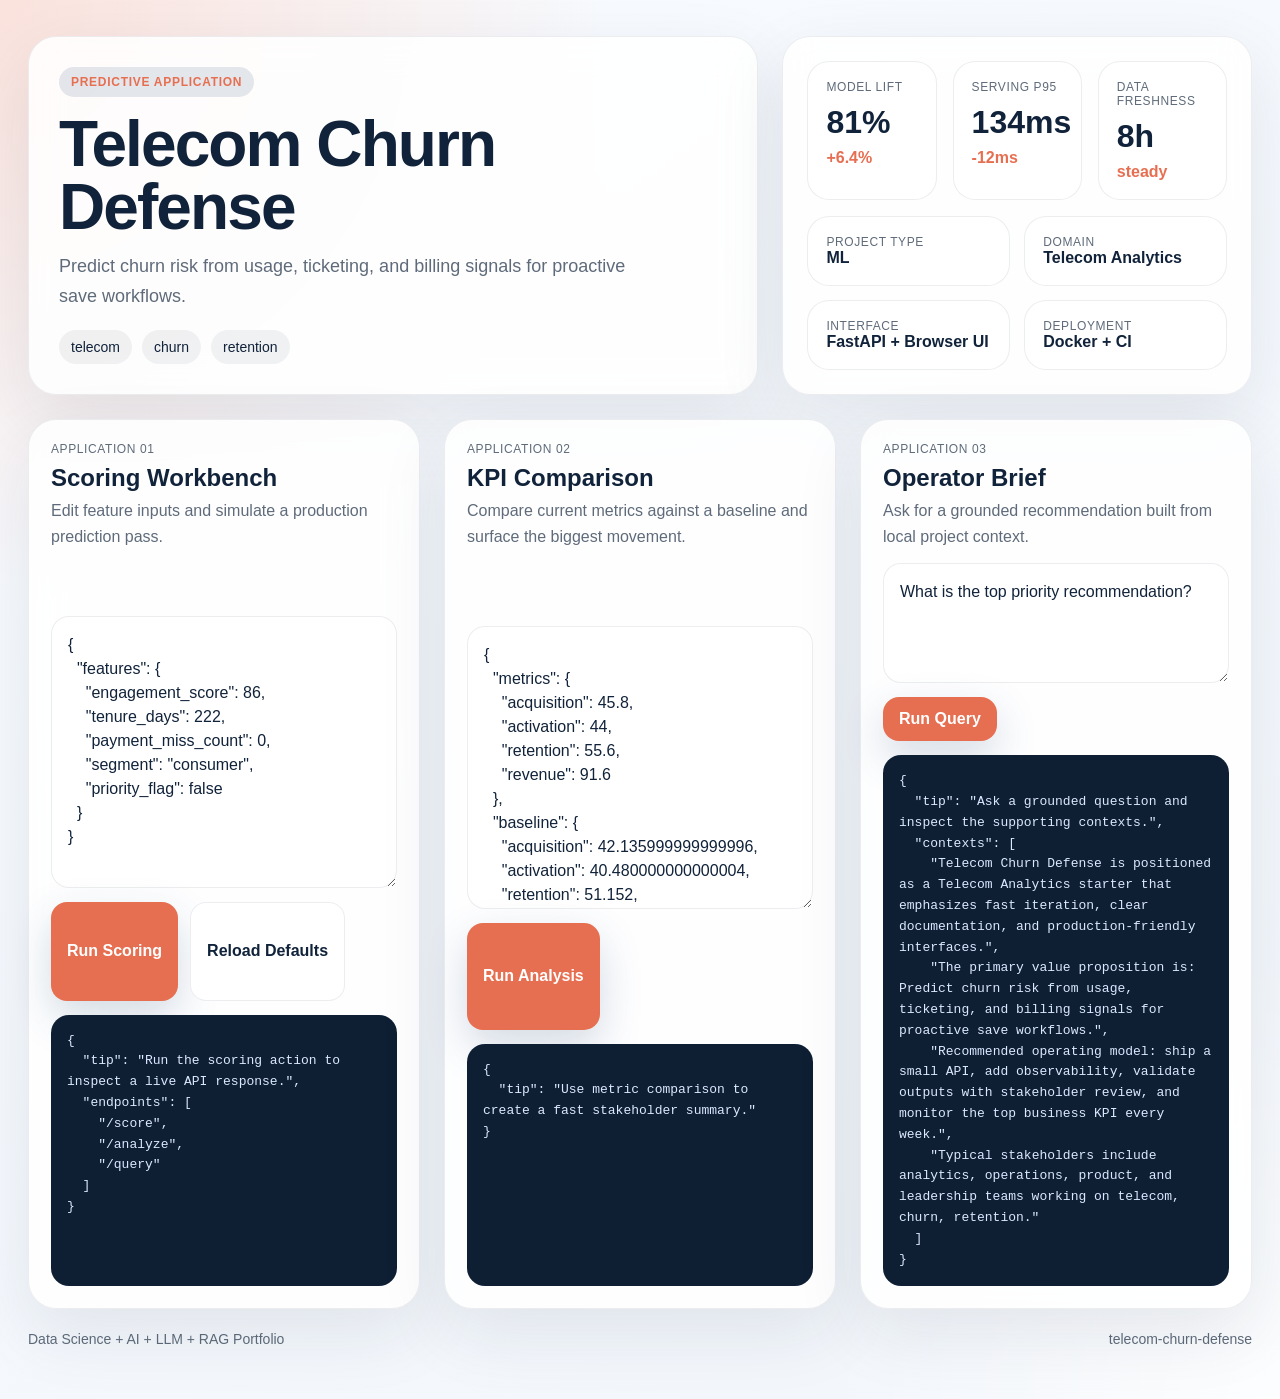
==== src/app/web/index.html @ ec3069ee "Publish production-ready portfolio project" ====
<!doctype html>
        <html lang="en">
        <head>
          <meta charset="utf-8">
          <meta name="viewport" content="width=device-width, initial-scale=1">
          <title>Telecom Churn Defense</title>
          <link rel="stylesheet" href="./styles.css">
          <style>:root { --accent: #e76f51; }</style>
        </head>
        <body>
          <div class="page">
            <section class="hero">
              <div class="panel hero-copy">
                <span class="eyebrow">Predictive Application</span>
                <h1 id="project-title">Telecom Churn Defense</h1>
                <p id="project-summary" class="lead">Predict churn risk from usage, ticketing, and billing signals for proactive save workflows.</p>
                <ul id="project-tags" class="tag-list">
                  <li>telecom</li><li>churn</li><li>retention</li>
                </ul>
              </div>
              <div class="panel hero-side">
                <div class="metric-grid">
                  <article class='card'><span>Model Lift</span><strong>81%</strong><em>+6.4%</em></article>
<article class='card'><span>Serving P95</span><strong>134ms</strong><em>-12ms</em></article>
<article class='card'><span>Data Freshness</span><strong>8h</strong><em>steady</em></article>
                </div>
                <div class="mini-grid">
                  <article class='mini-card'><span>Project Type</span><strong>ML</strong></article><article class='mini-card'><span>Domain</span><strong>Telecom Analytics</strong></article><article class='mini-card'><span>Interface</span><strong>FastAPI + Browser UI</strong></article><article class='mini-card'><span>Deployment</span><strong>Docker + CI</strong></article>
                </div>
              </div>
            </section>
            <section class="app-grid">
              <article class="panel module">
                <div class="module-header">
                  <span>Application 01</span>
                  <h2>Scoring Workbench</h2>
                  <p>Edit feature inputs and simulate a production prediction pass.</p>
                </div>
                <textarea id="score-input"></textarea>
                <div class="button-row">
                  <button id="run-score">Run Scoring</button>
                  <button id="load-defaults" class="secondary" type="button">Reload Defaults</button>
                </div>
                <pre id="score-output"></pre>
              </article>
              <article class="panel module">
                <div class="module-header">
                  <span>Application 02</span>
                  <h2>KPI Comparison</h2>
                  <p>Compare current metrics against a baseline and surface the biggest movement.</p>
                </div>
                <textarea id="analyze-input"></textarea>
                <div class="button-row">
                  <button id="run-analyze">Run Analysis</button>
                </div>
                <pre id="analyze-output"></pre>
              </article>
              <article class="panel module">
                <div class="module-header">
                  <span>Application 03</span>
                  <h2>Operator Brief</h2>
                  <p>Ask for a grounded recommendation built from local project context.</p>
                </div>
                <textarea id="query-input" class="query-input"></textarea>
                <div class="button-row">
                  <button id="run-query">Run Query</button>
                </div>
                <pre id="query-output"></pre>
              </article>
            </section>
            <footer class="footer">
              <span>Data Science + AI + LLM + RAG Portfolio</span>
              <span>telecom-churn-defense</span>
            </footer>
          </div>
          <script id="bootstrap-data" type="application/json">{"project": {"slug": "telecom-churn-defense", "title": "Telecom Churn Defense", "project_type": "ml", "domain": "Telecom Analytics", "summary": "Predict churn risk from usage, ticketing, and billing signals for proactive save workflows.", "tags": ["telecom", "churn", "retention"]}, "sample_features": {"engagement_score": 86, "tenure_days": 222, "payment_miss_count": 0, "segment": "consumer", "priority_flag": false}, "sample_metrics": {"acquisition": 45.8, "activation": 44.0, "retention": 55.6, "revenue": 91.6}, "sample_query": "What is the top priority recommendation?", "knowledge_base": ["Telecom Churn Defense is positioned as a Telecom Analytics starter that emphasizes fast iteration, clear documentation, and production-friendly interfaces.", "The primary value proposition is: Predict churn risk from usage, ticketing, and billing signals for proactive save workflows.", "Recommended operating model: ship a small API, add observability, validate outputs with stakeholder review, and monitor the top business KPI every week.", "Typical stakeholders include analytics, operations, product, and leadership teams working on telecom, churn, retention."], "dashboard_metrics": [{"label": "Model Lift", "value": "81%", "delta": "+6.4%"}, {"label": "Serving P95", "value": "134ms", "delta": "-12ms"}, {"label": "Data Freshness", "value": "8h", "delta": "steady"}]}</script>
          <script src="./app.js"></script>
        </body>
        </html>
---- src/app/web/styles.css ----
:root {
  --accent: #3d5a80;
  --accent-soft: rgba(61, 90, 128, 0.14);
  --bg: #f2f6fb;
  --card: rgba(255, 255, 255, 0.86);
  --line: rgba(16, 32, 51, 0.08);
  --ink: #11233a;
  --muted: #5f6b7a;
  --success: #2a9d8f;
}
* { box-sizing: border-box; }
html, body { margin: 0; min-height: 100%; }
body {
  font-family: "Avenir Next", "Segoe UI", sans-serif;
  color: var(--ink);
  background:
    radial-gradient(circle at top left, color-mix(in srgb, var(--accent) 20%, white), transparent 32%),
    radial-gradient(circle at bottom right, rgba(255,255,255,0.82), transparent 24%),
    linear-gradient(145deg, #f8fbff, var(--bg));
}
.page {
  max-width: 1320px;
  margin: 0 auto;
  padding: 36px 28px 52px;
}
.hero {
  display: grid;
  grid-template-columns: 1.4fr 0.9fr;
  gap: 24px;
  margin-bottom: 24px;
}
.panel {
  background: var(--card);
  border: 1px solid var(--line);
  border-radius: 28px;
  box-shadow: 0 24px 70px rgba(17, 35, 58, 0.09);
  backdrop-filter: blur(16px);
}
.hero-copy {
  padding: 30px;
}
.eyebrow {
  display: inline-flex;
  align-items: center;
  gap: 8px;
  padding: 8px 12px;
  background: var(--accent-soft);
  color: var(--accent);
  border-radius: 999px;
  text-transform: uppercase;
  letter-spacing: 0.06em;
  font-size: 12px;
  font-weight: 700;
}
h1 {
  margin: 16px 0 14px;
  font-size: clamp(2.2rem, 5vw, 4rem);
  line-height: 0.98;
  letter-spacing: -0.03em;
}
.lead {
  font-size: 18px;
  line-height: 1.65;
  color: var(--muted);
  max-width: 60ch;
  margin: 0;
}
.tag-list {
  display: flex;
  flex-wrap: wrap;
  gap: 10px;
  list-style: none;
  margin: 18px 0 0;
  padding: 0;
}
.tag-list li {
  padding: 9px 12px;
  border-radius: 999px;
  background: rgba(17, 35, 58, 0.06);
  color: var(--ink);
  font-size: 14px;
}
.hero-side {
  padding: 24px;
  display: grid;
  gap: 16px;
  align-content: space-between;
}
.metric-grid {
  display: grid;
  grid-template-columns: repeat(3, minmax(0, 1fr));
  gap: 16px;
}
.metric-card,
.mini-card,
.card {
  background: white;
  border: 1px solid var(--line);
  border-radius: 22px;
  padding: 18px;
}
.metric-card span,
.card span,
.mini-card span,
.module-header span {
  display: block;
  color: var(--muted);
  text-transform: uppercase;
  letter-spacing: 0.05em;
  font-size: 12px;
}
.metric-card strong,
.card strong {
  display: block;
  font-size: 32px;
  margin-top: 10px;
}
.metric-card em,
.card em {
  display: inline-block;
  margin-top: 8px;
  font-style: normal;
  color: var(--accent);
  font-weight: 700;
}
.mini-grid {
  display: grid;
  grid-template-columns: repeat(2, minmax(0, 1fr));
  gap: 14px;
}
.app-grid {
  display: grid;
  grid-template-columns: repeat(3, minmax(0, 1fr));
  gap: 24px;
}
.module {
  padding: 22px;
  display: grid;
  gap: 14px;
}
.module-header h2 {
  margin: 8px 0 6px;
  font-size: 24px;
}
.module-header p {
  margin: 0;
  color: var(--muted);
  line-height: 1.6;
}
textarea, input, button {
  font: inherit;
}
textarea {
  width: 100%;
  min-height: 220px;
  resize: vertical;
  border: 1px solid var(--line);
  border-radius: 18px;
  padding: 16px;
  background: rgba(255,255,255,0.92);
  color: var(--ink);
  line-height: 1.5;
}
.query-input {
  min-height: 120px;
}
button {
  border: 0;
  border-radius: 16px;
  background: var(--accent);
  color: white;
  padding: 13px 16px;
  font-weight: 700;
  cursor: pointer;
  box-shadow: 0 16px 40px rgba(61, 90, 128, 0.22);
}
button.secondary {
  background: white;
  color: var(--ink);
  border: 1px solid var(--line);
  box-shadow: none;
}
.button-row {
  display: flex;
  gap: 12px;
  flex-wrap: wrap;
}
pre {
  margin: 0;
  white-space: pre-wrap;
  word-break: break-word;
  background: #0e1f34;
  color: #dce8ff;
  border-radius: 18px;
  padding: 16px;
  min-height: 180px;
  font-size: 13px;
  line-height: 1.6;
  overflow: auto;
}
.footer {
  display: flex;
  justify-content: space-between;
  margin-top: 22px;
  color: var(--muted);
  font-size: 14px;
}
@media (max-width: 1080px) {
  .hero, .app-grid { grid-template-columns: 1fr; }
  .metric-grid { grid-template-columns: 1fr; }
}
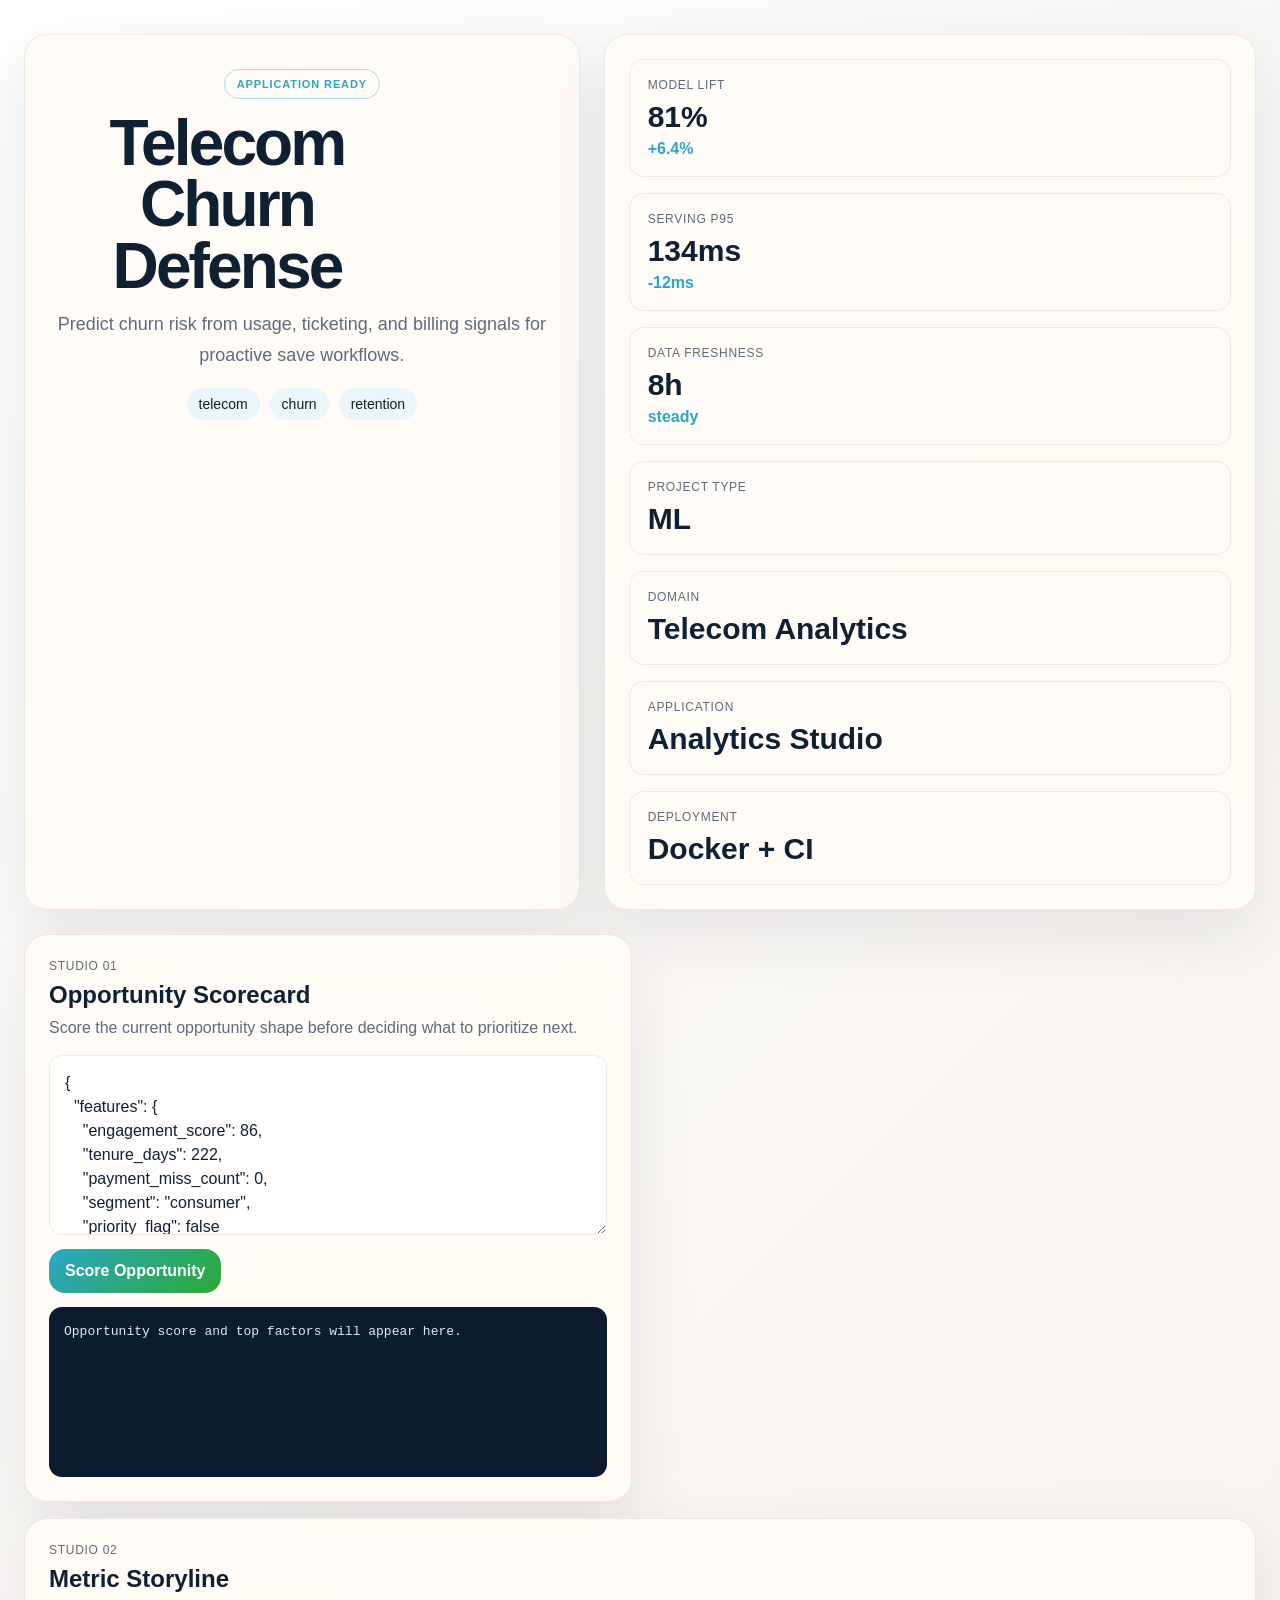
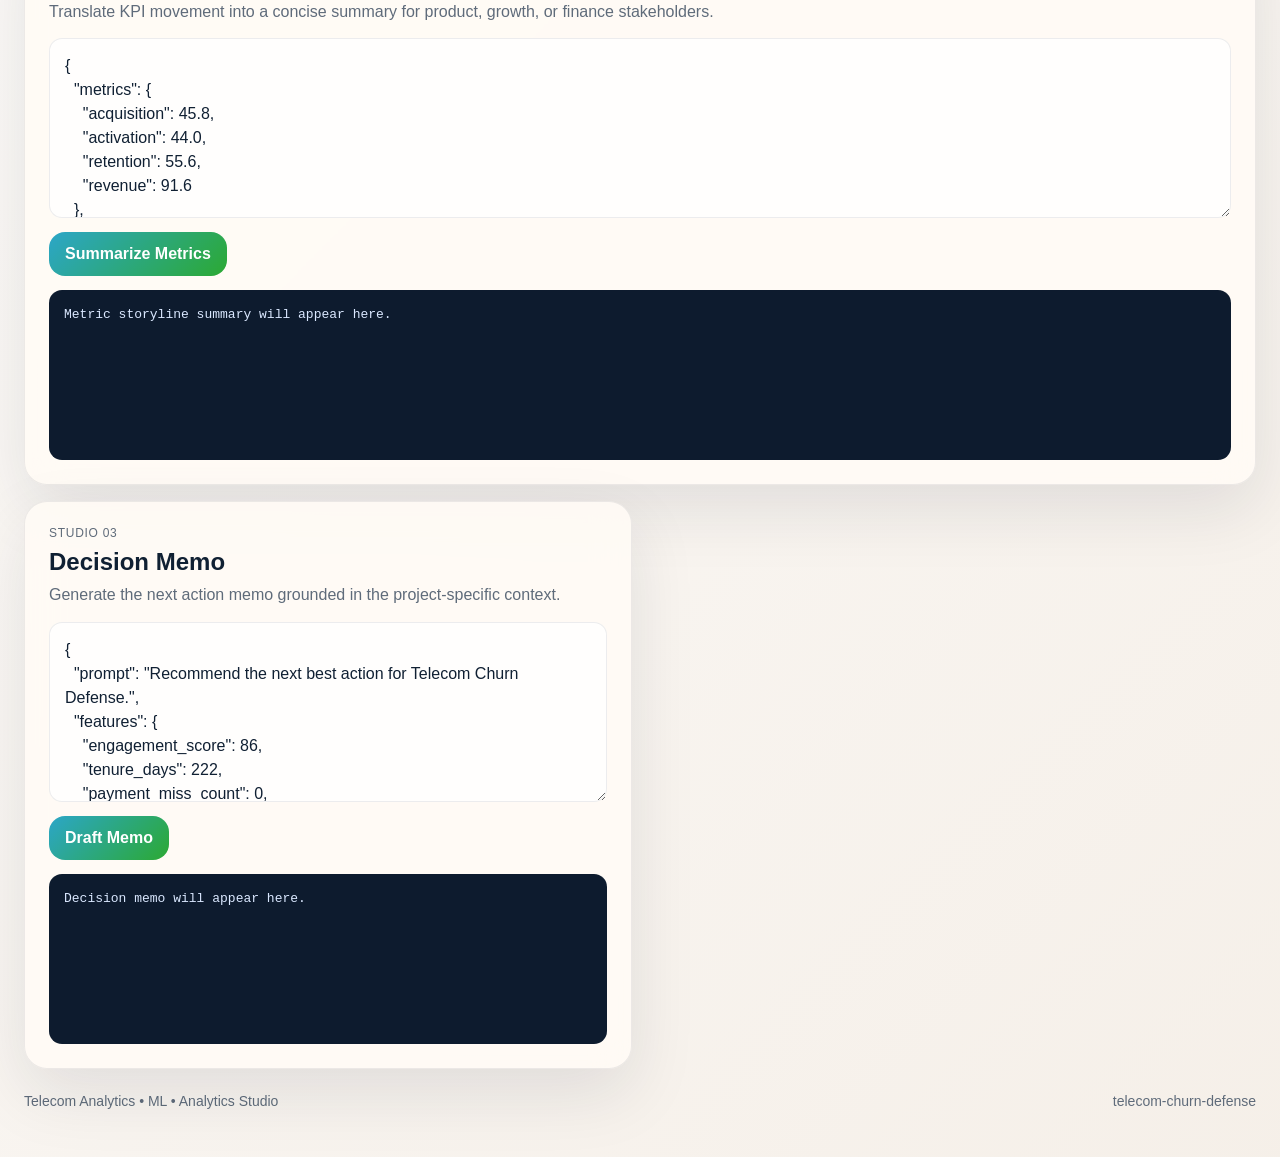
==== commit 9efa1ceb: "Publish production-ready portfolio project" ====
--- a/src/app/web/index.html
+++ b/src/app/web/index.html
@@ -6,13 +6,12 @@
           <meta name="viewport" content="width=device-width, initial-scale=1">
           <title>Telecom Churn Defense</title>
           <link rel="stylesheet" href="./styles.css">
-          <style>:root { --accent: #e76f51; }</style>
         </head>
-        <body>
-          <div class="page">
+        <body class="surface-sand">
+          <div class="page layout-rail eyebrow-outline headline-compact modules-2 hero-align-center">
             <section class="hero">
               <div class="panel hero-copy">
-                <span class="eyebrow">Predictive Application</span>
+                <span class="eyebrow" data-health>Analytics Studio</span>
                 <h1 id="project-title">Telecom Churn Defense</h1>
                 <p id="project-summary" class="lead">Predict churn risk from usage, ticketing, and billing signals for proactive save workflows.</p>
                 <ul id="project-tags" class="tag-list">
@@ -26,55 +25,90 @@
 <article class='card'><span>Data Freshness</span><strong>8h</strong><em>steady</em></article>
                 </div>
                 <div class="mini-grid">
-                  <article class='mini-card'><span>Project Type</span><strong>ML</strong></article><article class='mini-card'><span>Domain</span><strong>Telecom Analytics</strong></article><article class='mini-card'><span>Interface</span><strong>FastAPI + Browser UI</strong></article><article class='mini-card'><span>Deployment</span><strong>Docker + CI</strong></article>
+                  <article class='mini-card'><span>Project Type</span><strong>ML</strong></article><article class='mini-card'><span>Domain</span><strong>Telecom Analytics</strong></article><article class='mini-card'><span>Application</span><strong>Analytics Studio</strong></article><article class='mini-card'><span>Deployment</span><strong>Docker + CI</strong></article>
                 </div>
               </div>
             </section>
             <section class="app-grid">
-              <article class="panel module">
-                <div class="module-header">
-                  <span>Application 01</span>
-                  <h2>Scoring Workbench</h2>
-                  <p>Edit feature inputs and simulate a production prediction pass.</p>
-                </div>
-                <textarea id="score-input"></textarea>
-                <div class="button-row">
-                  <button id="run-score">Run Scoring</button>
-                  <button id="load-defaults" class="secondary" type="button">Reload Defaults</button>
-                </div>
-                <pre id="score-output"></pre>
-              </article>
-              <article class="panel module">
-                <div class="module-header">
-                  <span>Application 02</span>
-                  <h2>KPI Comparison</h2>
-                  <p>Compare current metrics against a baseline and surface the biggest movement.</p>
-                </div>
-                <textarea id="analyze-input"></textarea>
-                <div class="button-row">
-                  <button id="run-analyze">Run Analysis</button>
-                </div>
-                <pre id="analyze-output"></pre>
-              </article>
-              <article class="panel module">
-                <div class="module-header">
-                  <span>Application 03</span>
-                  <h2>Operator Brief</h2>
-                  <p>Ask for a grounded recommendation built from local project context.</p>
-                </div>
-                <textarea id="query-input" class="query-input"></textarea>
-                <div class="button-row">
-                  <button id="run-query">Run Query</button>
-                </div>
-                <pre id="query-output"></pre>
-              </article>
+              <article class="panel module js-module span-normal">
+          <div class="module-header">
+            <span>Studio 01</span>
+            <h2>Opportunity Scorecard</h2>
+            <p>Score the current opportunity shape before deciding what to prioritize next.</p>
+          </div>
+          <textarea class="js-input">{
+  &quot;features&quot;: {
+    &quot;engagement_score&quot;: 86,
+    &quot;tenure_days&quot;: 222,
+    &quot;payment_miss_count&quot;: 0,
+    &quot;segment&quot;: &quot;consumer&quot;,
+    &quot;priority_flag&quot;: false
+  }
+}</textarea>
+          <div class="button-row">
+            <button class="js-run" data-endpoint="/score" data-input-mode="json">Score Opportunity</button>
+          </div>
+          <pre class="js-output">Opportunity score and top factors will appear here.</pre>
+        </article>
+<article class="panel module js-module span-wide">
+          <div class="module-header">
+            <span>Studio 02</span>
+            <h2>Metric Storyline</h2>
+            <p>Translate KPI movement into a concise summary for product, growth, or finance stakeholders.</p>
+          </div>
+          <textarea class="js-input">{
+  &quot;metrics&quot;: {
+    &quot;acquisition&quot;: 45.8,
+    &quot;activation&quot;: 44.0,
+    &quot;retention&quot;: 55.6,
+    &quot;revenue&quot;: 91.6
+  },
+  &quot;baseline&quot;: {
+    &quot;acquisition&quot;: 42.14,
+    &quot;activation&quot;: 40.48,
+    &quot;retention&quot;: 51.15,
+    &quot;revenue&quot;: 84.27
+  }
+}</textarea>
+          <div class="button-row">
+            <button class="js-run" data-endpoint="/analyze" data-input-mode="json">Summarize Metrics</button>
+          </div>
+          <pre class="js-output">Metric storyline summary will appear here.</pre>
+        </article>
+<article class="panel module js-module span-normal">
+          <div class="module-header">
+            <span>Studio 03</span>
+            <h2>Decision Memo</h2>
+            <p>Generate the next action memo grounded in the project-specific context.</p>
+          </div>
+          <textarea class="js-input">{
+  &quot;prompt&quot;: &quot;Recommend the next best action for Telecom Churn Defense.&quot;,
+  &quot;features&quot;: {
+    &quot;engagement_score&quot;: 86,
+    &quot;tenure_days&quot;: 222,
+    &quot;payment_miss_count&quot;: 0,
+    &quot;segment&quot;: &quot;consumer&quot;,
+    &quot;priority_flag&quot;: false
+  },
+  &quot;metrics&quot;: {
+    &quot;acquisition&quot;: 45.8,
+    &quot;activation&quot;: 44.0,
+    &quot;retention&quot;: 55.6,
+    &quot;revenue&quot;: 91.6
+  }
+}</textarea>
+          <div class="button-row">
+            <button class="js-run" data-endpoint="/recommend" data-input-mode="json">Draft Memo</button>
+          </div>
+          <pre class="js-output">Decision memo will appear here.</pre>
+        </article>
             </section>
             <footer class="footer">
-              <span>Data Science + AI + LLM + RAG Portfolio</span>
+              <span>Telecom Analytics • ML • Analytics Studio</span>
               <span>telecom-churn-defense</span>
             </footer>
           </div>
-          <script id="bootstrap-data" type="application/json">{"project": {"slug": "telecom-churn-defense", "title": "Telecom Churn Defense", "project_type": "ml", "domain": "Telecom Analytics", "summary": "Predict churn risk from usage, ticketing, and billing signals for proactive save workflows.", "tags": ["telecom", "churn", "retention"]}, "sample_features": {"engagement_score": 86, "tenure_days": 222, "payment_miss_count": 0, "segment": "consumer", "priority_flag": false}, "sample_metrics": {"acquisition": 45.8, "activation": 44.0, "retention": 55.6, "revenue": 91.6}, "sample_query": "What is the top priority recommendation?", "knowledge_base": ["Telecom Churn Defense is positioned as a Telecom Analytics starter that emphasizes fast iteration, clear documentation, and production-friendly interfaces.", "The primary value proposition is: Predict churn risk from usage, ticketing, and billing signals for proactive save workflows.", "Recommended operating model: ship a small API, add observability, validate outputs with stakeholder review, and monitor the top business KPI every week.", "Typical stakeholders include analytics, operations, product, and leadership teams working on telecom, churn, retention."], "dashboard_metrics": [{"label": "Model Lift", "value": "81%", "delta": "+6.4%"}, {"label": "Serving P95", "value": "134ms", "delta": "-12ms"}, {"label": "Data Freshness", "value": "8h", "delta": "steady"}]}</script>
+          <script id="bootstrap-data" type="application/json">{"project": {"slug": "telecom-churn-defense", "title": "Telecom Churn Defense", "project_type": "ml", "domain": "Telecom Analytics", "summary": "Predict churn risk from usage, ticketing, and billing signals for proactive save workflows.", "tags": ["telecom", "churn", "retention"]}, "app_archetype": "studio", "ui_profile": {"layout": "rail", "surface": "sand", "font_stack": "\"Space Grotesk\", \"Segoe UI\", sans-serif", "radius": 23, "shadow": 67, "eyebrow_style": "outline", "module_columns": 2, "hero_align": "center", "headline_mode": "compact"}, "app_modules": [{"label": "Studio 01", "title": "Opportunity Scorecard", "description": "Score the current opportunity shape before deciding what to prioritize next.", "endpoint": "/score", "input_mode": "json", "cta": "Score Opportunity", "prefill": "{\n  \"features\": {\n    \"engagement_score\": 86,\n    \"tenure_days\": 222,\n    \"payment_miss_count\": 0,\n    \"segment\": \"consumer\",\n    \"priority_flag\": false\n  }\n}", "hint": "Opportunity score and top factors will appear here.", "span": "normal"}, {"label": "Studio 02", "title": "Metric Storyline", "description": "Translate KPI movement into a concise summary for product, growth, or finance stakeholders.", "endpoint": "/analyze", "input_mode": "json", "cta": "Summarize Metrics", "prefill": "{\n  \"metrics\": {\n    \"acquisition\": 45.8,\n    \"activation\": 44.0,\n    \"retention\": 55.6,\n    \"revenue\": 91.6\n  },\n  \"baseline\": {\n    \"acquisition\": 42.14,\n    \"activation\": 40.48,\n    \"retention\": 51.15,\n    \"revenue\": 84.27\n  }\n}", "hint": "Metric storyline summary will appear here.", "span": "wide"}, {"label": "Studio 03", "title": "Decision Memo", "description": "Generate the next action memo grounded in the project-specific context.", "endpoint": "/recommend", "input_mode": "json", "cta": "Draft Memo", "prefill": "{\n  \"prompt\": \"Recommend the next best action for Telecom Churn Defense.\",\n  \"features\": {\n    \"engagement_score\": 86,\n    \"tenure_days\": 222,\n    \"payment_miss_count\": 0,\n    \"segment\": \"consumer\",\n    \"priority_flag\": false\n  },\n  \"metrics\": {\n    \"acquisition\": 45.8,\n    \"activation\": 44.0,\n    \"retention\": 55.6,\n    \"revenue\": 91.6\n  }\n}", "hint": "Decision memo will appear here.", "span": "normal"}], "sample_features": {"engagement_score": 86, "tenure_days": 222, "payment_miss_count": 0, "segment": "consumer", "priority_flag": false}, "sample_metrics": {"acquisition": 45.8, "activation": 44.0, "retention": 55.6, "revenue": 91.6}, "knowledge_base": ["Telecom Churn Defense is positioned as a Telecom Analytics starter that emphasizes fast iteration, clear documentation, and production-friendly interfaces.", "The primary value proposition is: Predict churn risk from usage, ticketing, and billing signals for proactive save workflows.", "Recommended operating model: ship a small API, add observability, validate outputs with stakeholder review, and monitor the top business KPI every week.", "Typical stakeholders include analytics, operations, product, and leadership teams working on telecom, churn, retention."], "dashboard_metrics": [{"label": "Model Lift", "value": "81%", "delta": "+6.4%"}, {"label": "Serving P95", "value": "134ms", "delta": "-12ms"}, {"label": "Data Freshness", "value": "8h", "delta": "steady"}]}</script>
           <script src="./app.js"></script>
         </body>
         </html>
--- a/src/app/web/styles.css
+++ b/src/app/web/styles.css
@@ -1,141 +1,185 @@
 
 :root {
-  --accent: #3d5a80;
-  --accent-soft: rgba(61, 90, 128, 0.14);
-  --bg: #f2f6fb;
+  --accent: #2ca6c8;
+  --accent-2: #2ca933;
+  --accent-soft: color-mix(in srgb, var(--accent) 18%, white);
+  --radius: 23px;
+  --shadow-size: 67px;
+  --font-stack: "Space Grotesk", "Segoe UI", sans-serif;
+  --bg: #f4f7fb;
   --card: rgba(255, 255, 255, 0.86);
   --line: rgba(16, 32, 51, 0.08);
-  --ink: #11233a;
+  --ink: #102033;
   --muted: #5f6b7a;
-  --success: #2a9d8f;
+  --output-bg: #0d1b2e;
+  --output-ink: #dae8ff;
 }
 * { box-sizing: border-box; }
 html, body { margin: 0; min-height: 100%; }
 body {
-  font-family: "Avenir Next", "Segoe UI", sans-serif;
+  font-family: var(--font-stack);
   color: var(--ink);
-  background:
-    radial-gradient(circle at top left, color-mix(in srgb, var(--accent) 20%, white), transparent 32%),
-    radial-gradient(circle at bottom right, rgba(255,255,255,0.82), transparent 24%),
-    linear-gradient(145deg, #f8fbff, var(--bg));
+  background: linear-gradient(145deg, #f8fbff, var(--bg));
+}
+body.surface-mist {
+  --bg: #eef4fb;
+  background:
+    radial-gradient(circle at top left, color-mix(in srgb, var(--accent) 18%, white), transparent 34%),
+    linear-gradient(145deg, #fbfdff, var(--bg));
+}
+body.surface-aurora {
+  --bg: #edf1ff;
+  background:
+    radial-gradient(circle at 0% 0%, color-mix(in srgb, var(--accent) 22%, white), transparent 38%),
+    radial-gradient(circle at 100% 100%, color-mix(in srgb, var(--accent-2) 20%, white), transparent 28%),
+    linear-gradient(135deg, #f7f8ff, var(--bg));
+}
+body.surface-sand {
+  --bg: #f5efe8;
+  --card: rgba(255, 251, 246, 0.9);
+  background:
+    linear-gradient(135deg, rgba(255,255,255,0.82), rgba(245, 239, 232, 0.98)),
+    radial-gradient(circle at top right, color-mix(in srgb, var(--accent) 16%, white), transparent 32%);
+}
+body.surface-slate {
+  --bg: #ecf0f7;
+  --card: rgba(248, 250, 255, 0.88);
+  background:
+    linear-gradient(160deg, #f7f9fc, var(--bg)),
+    radial-gradient(circle at bottom left, color-mix(in srgb, var(--accent-2) 16%, white), transparent 34%);
+}
+body.surface-paper {
+  --bg: #f8f8f4;
+  --card: rgba(255,255,255,0.93);
+  background:
+    linear-gradient(180deg, #fffefb, var(--bg));
+}
+body.surface-ink {
+  --bg: #0f1726;
+  --card: rgba(15, 23, 38, 0.88);
+  --line: rgba(226, 238, 255, 0.1);
+  --ink: #f5f8ff;
+  --muted: #b4c0cf;
+  --output-bg: rgba(255,255,255,0.06);
+  --output-ink: #f5f8ff;
+  background:
+    radial-gradient(circle at top left, color-mix(in srgb, var(--accent) 28%, transparent), transparent 42%),
+    linear-gradient(145deg, #09111d, var(--bg));
 }
 .page {
-  max-width: 1320px;
+  max-width: 1360px;
   margin: 0 auto;
-  padding: 36px 28px 52px;
-}
-.hero {
-  display: grid;
-  grid-template-columns: 1.4fr 0.9fr;
+  padding: 34px 24px 48px;
+  display: grid;
   gap: 24px;
-  margin-bottom: 24px;
 }
 .panel {
   background: var(--card);
   border: 1px solid var(--line);
-  border-radius: 28px;
-  box-shadow: 0 24px 70px rgba(17, 35, 58, 0.09);
-  backdrop-filter: blur(16px);
-}
-.hero-copy {
-  padding: 30px;
+  border-radius: var(--radius);
+  box-shadow: 0 24px var(--shadow-size) rgba(16, 32, 51, 0.1);
+  backdrop-filter: blur(18px);
+}
+.hero {
+  display: grid;
+  gap: 24px;
+}
+.hero-copy,
+.hero-side,
+.module {
+  padding: 24px;
 }
 .eyebrow {
   display: inline-flex;
   align-items: center;
   gap: 8px;
   padding: 8px 12px;
+  border-radius: 999px;
   background: var(--accent-soft);
   color: var(--accent);
-  border-radius: 999px;
   text-transform: uppercase;
-  letter-spacing: 0.06em;
-  font-size: 12px;
-  font-weight: 700;
+  letter-spacing: 0.08em;
+  font-size: 11px;
+  font-weight: 800;
+}
+.page.eyebrow-outline .eyebrow {
+  background: transparent;
+  border: 1px solid color-mix(in srgb, var(--accent) 40%, white);
+}
+.page.eyebrow-soft .eyebrow {
+  background: color-mix(in srgb, var(--accent) 12%, white);
+  color: color-mix(in srgb, var(--accent) 82%, black);
 }
 h1 {
-  margin: 16px 0 14px;
-  font-size: clamp(2.2rem, 5vw, 4rem);
-  line-height: 0.98;
-  letter-spacing: -0.03em;
-}
+  margin: 14px 0 12px;
+  font-size: clamp(2.2rem, 5vw, 4.4rem);
+  line-height: 0.96;
+  letter-spacing: -0.045em;
+}
+.page.headline-compact h1 { max-width: 10ch; }
+.page.headline-tall h1 { line-height: 1.03; font-size: clamp(2.4rem, 5vw, 4.8rem); }
 .lead {
+  margin: 0;
   font-size: 18px;
-  line-height: 1.65;
+  line-height: 1.68;
   color: var(--muted);
-  max-width: 60ch;
-  margin: 0;
+  max-width: 62ch;
 }
 .tag-list {
+  list-style: none;
   display: flex;
   flex-wrap: wrap;
   gap: 10px;
-  list-style: none;
   margin: 18px 0 0;
   padding: 0;
 }
 .tag-list li {
-  padding: 9px 12px;
+  padding: 8px 12px;
   border-radius: 999px;
-  background: rgba(17, 35, 58, 0.06);
+  background: color-mix(in srgb, var(--accent) 10%, white);
   color: var(--ink);
   font-size: 14px;
 }
 .hero-side {
-  padding: 24px;
   display: grid;
   gap: 16px;
-  align-content: space-between;
-}
-.metric-grid {
-  display: grid;
-  grid-template-columns: repeat(3, minmax(0, 1fr));
+}
+.metric-grid,
+.mini-grid,
+.app-grid {
+  display: grid;
   gap: 16px;
 }
-.metric-card,
-.mini-card,
-.card {
-  background: white;
+.card,
+.mini-card {
+  background: color-mix(in srgb, var(--card) 92%, white);
   border: 1px solid var(--line);
-  border-radius: 22px;
+  border-radius: calc(var(--radius) - 8px);
   padding: 18px;
 }
-.metric-card span,
 .card span,
 .mini-card span,
 .module-header span {
   display: block;
   color: var(--muted);
   text-transform: uppercase;
-  letter-spacing: 0.05em;
+  letter-spacing: 0.06em;
   font-size: 12px;
 }
-.metric-card strong,
-.card strong {
+.card strong,
+.mini-card strong {
   display: block;
-  font-size: 32px;
-  margin-top: 10px;
-}
-.metric-card em,
+  margin-top: 8px;
+  font-size: 30px;
+}
 .card em {
   display: inline-block;
-  margin-top: 8px;
+  margin-top: 6px;
   font-style: normal;
   color: var(--accent);
   font-weight: 700;
 }
-.mini-grid {
-  display: grid;
-  grid-template-columns: repeat(2, minmax(0, 1fr));
-  gap: 14px;
-}
-.app-grid {
-  display: grid;
-  grid-template-columns: repeat(3, minmax(0, 1fr));
-  gap: 24px;
-}
 .module {
-  padding: 22px;
   display: grid;
   gap: 14px;
 }
@@ -148,65 +192,157 @@
   color: var(--muted);
   line-height: 1.6;
 }
-textarea, input, button {
+textarea,
+button {
   font: inherit;
 }
 textarea {
   width: 100%;
-  min-height: 220px;
+  min-height: 180px;
   resize: vertical;
   border: 1px solid var(--line);
-  border-radius: 18px;
-  padding: 16px;
-  background: rgba(255,255,255,0.92);
+  border-radius: calc(var(--radius) - 10px);
+  padding: 15px;
+  background: rgba(255,255,255,0.82);
   color: var(--ink);
   line-height: 1.5;
 }
-.query-input {
-  min-height: 120px;
+body.surface-ink textarea {
+  background: rgba(255,255,255,0.05);
+}
+.module-input-text {
+  min-height: 110px;
+}
+.button-row {
+  display: flex;
+  flex-wrap: wrap;
+  gap: 10px;
 }
 button {
   border: 0;
   border-radius: 16px;
-  background: var(--accent);
+  background: linear-gradient(135deg, var(--accent), var(--accent-2));
   color: white;
   padding: 13px 16px;
   font-weight: 700;
   cursor: pointer;
-  box-shadow: 0 16px 40px rgba(61, 90, 128, 0.22);
-}
-button.secondary {
-  background: white;
-  color: var(--ink);
-  border: 1px solid var(--line);
-  box-shadow: none;
-}
-.button-row {
-  display: flex;
-  gap: 12px;
-  flex-wrap: wrap;
 }
 pre {
   margin: 0;
   white-space: pre-wrap;
   word-break: break-word;
-  background: #0e1f34;
-  color: #dce8ff;
-  border-radius: 18px;
-  padding: 16px;
-  min-height: 180px;
+  background: var(--output-bg);
+  color: var(--output-ink);
+  border-radius: calc(var(--radius) - 10px);
+  padding: 15px;
+  min-height: 170px;
+  line-height: 1.58;
   font-size: 13px;
-  line-height: 1.6;
   overflow: auto;
 }
 .footer {
   display: flex;
   justify-content: space-between;
-  margin-top: 22px;
   color: var(--muted);
   font-size: 14px;
 }
-@media (max-width: 1080px) {
-  .hero, .app-grid { grid-template-columns: 1fr; }
-  .metric-grid { grid-template-columns: 1fr; }
-}
+.page.layout-horizon .hero {
+  grid-template-columns: 1.45fr 1fr;
+  align-items: stretch;
+}
+.page.layout-horizon.modules-2 .app-grid,
+.page.layout-horizon.modules-3 .app-grid {
+  grid-template-columns: repeat(3, minmax(0, 1fr));
+}
+.page.layout-rail .hero {
+  grid-template-columns: 0.92fr 1.08fr;
+}
+.page.layout-rail .hero-copy {
+  padding-top: 34px;
+}
+.page.layout-rail .app-grid {
+  grid-template-columns: repeat(2, minmax(0, 1fr));
+}
+.page.layout-folio .hero {
+  grid-template-columns: 1fr;
+}
+.page.layout-folio .hero-copy {
+  text-align: center;
+}
+.page.layout-folio .lead {
+  margin-inline: auto;
+}
+.page.layout-folio .tag-list {
+  justify-content: center;
+}
+.page.layout-folio .metric-grid {
+  grid-template-columns: repeat(3, minmax(0, 1fr));
+}
+.page.layout-folio .mini-grid {
+  grid-template-columns: repeat(4, minmax(0, 1fr));
+}
+.page.layout-folio .app-grid {
+  grid-template-columns: repeat(2, minmax(0, 1fr));
+}
+.page.layout-board .hero {
+  grid-template-columns: 1fr;
+}
+.page.layout-board .hero-side {
+  grid-template-columns: 1.2fr 0.8fr;
+  align-items: start;
+}
+.page.layout-board .metric-grid {
+  grid-template-columns: repeat(3, minmax(0, 1fr));
+}
+.page.layout-board .app-grid {
+  grid-template-columns: repeat(4, minmax(0, 1fr));
+}
+.page.layout-stack .hero {
+  grid-template-columns: 1fr;
+}
+.page.layout-stack .hero-side {
+  grid-template-columns: repeat(2, minmax(0, 1fr));
+}
+.page.layout-stack .app-grid {
+  grid-template-columns: repeat(3, minmax(0, 1fr));
+}
+.page.layout-console .hero {
+  grid-template-columns: 1.1fr 0.9fr;
+}
+.page.layout-console .panel,
+.page.layout-console .card,
+.page.layout-console .mini-card {
+  border-radius: 18px;
+}
+.page.modules-2 .app-grid {
+  grid-template-columns: repeat(2, minmax(0, 1fr));
+}
+.module.span-wide {
+  grid-column: span 2;
+}
+.hero-align-center .hero-copy {
+  text-align: center;
+}
+.hero-align-center .lead,
+.hero-align-center .tag-list {
+  margin-inline: auto;
+  justify-content: center;
+}
+@media (max-width: 1120px) {
+  .page.layout-horizon .hero,
+  .page.layout-rail .hero,
+  .page.layout-console .hero,
+  .page.layout-board .hero-side,
+  .page.layout-folio .mini-grid,
+  .page.layout-stack .hero-side,
+  .page.modules-2 .app-grid,
+  .page.layout-board .app-grid,
+  .page.layout-stack .app-grid,
+  .page.layout-horizon.modules-3 .app-grid,
+  .page.layout-folio .app-grid {
+    grid-template-columns: 1fr;
+  }
+  .module.span-wide {
+    grid-column: auto;
+  }
+}
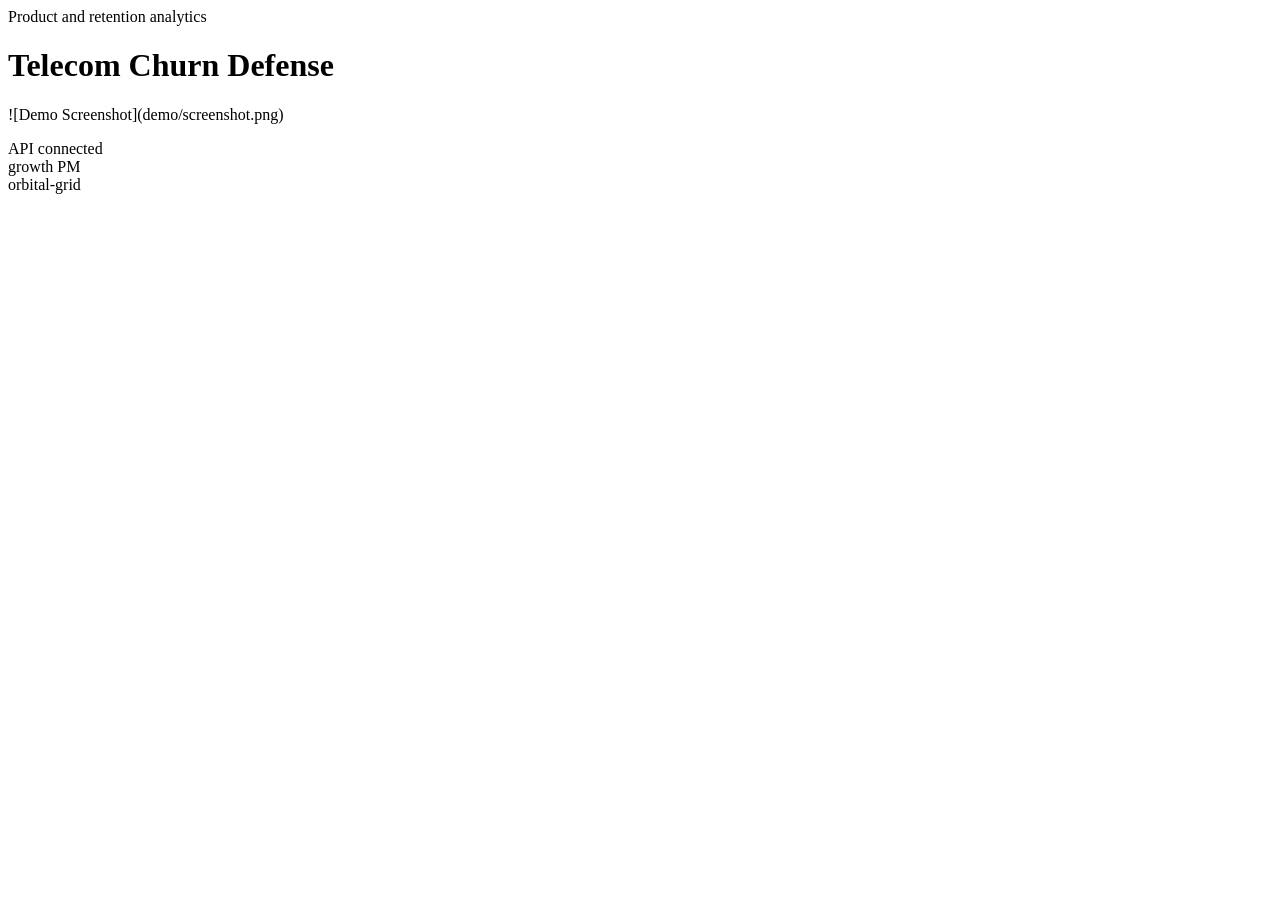
==== commit 5614b583: "Upgrade to production-grade app scaffold and 3D landing page" ====
--- a/src/app/web/index.html
+++ b/src/app/web/index.html
@@ -1,114 +1,29 @@
-
-        <!doctype html>
-        <html lang="en">
-        <head>
-          <meta charset="utf-8">
-          <meta name="viewport" content="width=device-width, initial-scale=1">
-          <title>Telecom Churn Defense</title>
-          <link rel="stylesheet" href="./styles.css">
-        </head>
-        <body class="surface-sand">
-          <div class="page layout-rail eyebrow-outline headline-compact modules-2 hero-align-center">
-            <section class="hero">
-              <div class="panel hero-copy">
-                <span class="eyebrow" data-health>Analytics Studio</span>
-                <h1 id="project-title">Telecom Churn Defense</h1>
-                <p id="project-summary" class="lead">Predict churn risk from usage, ticketing, and billing signals for proactive save workflows.</p>
-                <ul id="project-tags" class="tag-list">
-                  <li>telecom</li><li>churn</li><li>retention</li>
-                </ul>
-              </div>
-              <div class="panel hero-side">
-                <div class="metric-grid">
-                  <article class='card'><span>Model Lift</span><strong>81%</strong><em>+6.4%</em></article>
-<article class='card'><span>Serving P95</span><strong>134ms</strong><em>-12ms</em></article>
-<article class='card'><span>Data Freshness</span><strong>8h</strong><em>steady</em></article>
-                </div>
-                <div class="mini-grid">
-                  <article class='mini-card'><span>Project Type</span><strong>ML</strong></article><article class='mini-card'><span>Domain</span><strong>Telecom Analytics</strong></article><article class='mini-card'><span>Application</span><strong>Analytics Studio</strong></article><article class='mini-card'><span>Deployment</span><strong>Docker + CI</strong></article>
-                </div>
-              </div>
-            </section>
-            <section class="app-grid">
-              <article class="panel module js-module span-normal">
-          <div class="module-header">
-            <span>Studio 01</span>
-            <h2>Opportunity Scorecard</h2>
-            <p>Score the current opportunity shape before deciding what to prioritize next.</p>
-          </div>
-          <textarea class="js-input">{
-  &quot;features&quot;: {
-    &quot;engagement_score&quot;: 86,
-    &quot;tenure_days&quot;: 222,
-    &quot;payment_miss_count&quot;: 0,
-    &quot;segment&quot;: &quot;consumer&quot;,
-    &quot;priority_flag&quot;: false
-  }
-}</textarea>
-          <div class="button-row">
-            <button class="js-run" data-endpoint="/score" data-input-mode="json">Score Opportunity</button>
-          </div>
-          <pre class="js-output">Opportunity score and top factors will appear here.</pre>
-        </article>
-<article class="panel module js-module span-wide">
-          <div class="module-header">
-            <span>Studio 02</span>
-            <h2>Metric Storyline</h2>
-            <p>Translate KPI movement into a concise summary for product, growth, or finance stakeholders.</p>
-          </div>
-          <textarea class="js-input">{
-  &quot;metrics&quot;: {
-    &quot;acquisition&quot;: 45.8,
-    &quot;activation&quot;: 44.0,
-    &quot;retention&quot;: 55.6,
-    &quot;revenue&quot;: 91.6
-  },
-  &quot;baseline&quot;: {
-    &quot;acquisition&quot;: 42.14,
-    &quot;activation&quot;: 40.48,
-    &quot;retention&quot;: 51.15,
-    &quot;revenue&quot;: 84.27
-  }
-}</textarea>
-          <div class="button-row">
-            <button class="js-run" data-endpoint="/analyze" data-input-mode="json">Summarize Metrics</button>
-          </div>
-          <pre class="js-output">Metric storyline summary will appear here.</pre>
-        </article>
-<article class="panel module js-module span-normal">
-          <div class="module-header">
-            <span>Studio 03</span>
-            <h2>Decision Memo</h2>
-            <p>Generate the next action memo grounded in the project-specific context.</p>
-          </div>
-          <textarea class="js-input">{
-  &quot;prompt&quot;: &quot;Recommend the next best action for Telecom Churn Defense.&quot;,
-  &quot;features&quot;: {
-    &quot;engagement_score&quot;: 86,
-    &quot;tenure_days&quot;: 222,
-    &quot;payment_miss_count&quot;: 0,
-    &quot;segment&quot;: &quot;consumer&quot;,
-    &quot;priority_flag&quot;: false
-  },
-  &quot;metrics&quot;: {
-    &quot;acquisition&quot;: 45.8,
-    &quot;activation&quot;: 44.0,
-    &quot;retention&quot;: 55.6,
-    &quot;revenue&quot;: 91.6
-  }
-}</textarea>
-          <div class="button-row">
-            <button class="js-run" data-endpoint="/recommend" data-input-mode="json">Draft Memo</button>
-          </div>
-          <pre class="js-output">Decision memo will appear here.</pre>
-        </article>
-            </section>
-            <footer class="footer">
-              <span>Telecom Analytics • ML • Analytics Studio</span>
-              <span>telecom-churn-defense</span>
-            </footer>
-          </div>
-          <script id="bootstrap-data" type="application/json">{"project": {"slug": "telecom-churn-defense", "title": "Telecom Churn Defense", "project_type": "ml", "domain": "Telecom Analytics", "summary": "Predict churn risk from usage, ticketing, and billing signals for proactive save workflows.", "tags": ["telecom", "churn", "retention"]}, "app_archetype": "studio", "ui_profile": {"layout": "rail", "surface": "sand", "font_stack": "\"Space Grotesk\", \"Segoe UI\", sans-serif", "radius": 23, "shadow": 67, "eyebrow_style": "outline", "module_columns": 2, "hero_align": "center", "headline_mode": "compact"}, "app_modules": [{"label": "Studio 01", "title": "Opportunity Scorecard", "description": "Score the current opportunity shape before deciding what to prioritize next.", "endpoint": "/score", "input_mode": "json", "cta": "Score Opportunity", "prefill": "{\n  \"features\": {\n    \"engagement_score\": 86,\n    \"tenure_days\": 222,\n    \"payment_miss_count\": 0,\n    \"segment\": \"consumer\",\n    \"priority_flag\": false\n  }\n}", "hint": "Opportunity score and top factors will appear here.", "span": "normal"}, {"label": "Studio 02", "title": "Metric Storyline", "description": "Translate KPI movement into a concise summary for product, growth, or finance stakeholders.", "endpoint": "/analyze", "input_mode": "json", "cta": "Summarize Metrics", "prefill": "{\n  \"metrics\": {\n    \"acquisition\": 45.8,\n    \"activation\": 44.0,\n    \"retention\": 55.6,\n    \"revenue\": 91.6\n  },\n  \"baseline\": {\n    \"acquisition\": 42.14,\n    \"activation\": 40.48,\n    \"retention\": 51.15,\n    \"revenue\": 84.27\n  }\n}", "hint": "Metric storyline summary will appear here.", "span": "wide"}, {"label": "Studio 03", "title": "Decision Memo", "description": "Generate the next action memo grounded in the project-specific context.", "endpoint": "/recommend", "input_mode": "json", "cta": "Draft Memo", "prefill": "{\n  \"prompt\": \"Recommend the next best action for Telecom Churn Defense.\",\n  \"features\": {\n    \"engagement_score\": 86,\n    \"tenure_days\": 222,\n    \"payment_miss_count\": 0,\n    \"segment\": \"consumer\",\n    \"priority_flag\": false\n  },\n  \"metrics\": {\n    \"acquisition\": 45.8,\n    \"activation\": 44.0,\n    \"retention\": 55.6,\n    \"revenue\": 91.6\n  }\n}", "hint": "Decision memo will appear here.", "span": "normal"}], "sample_features": {"engagement_score": 86, "tenure_days": 222, "payment_miss_count": 0, "segment": "consumer", "priority_flag": false}, "sample_metrics": {"acquisition": 45.8, "activation": 44.0, "retention": 55.6, "revenue": 91.6}, "knowledge_base": ["Telecom Churn Defense is positioned as a Telecom Analytics starter that emphasizes fast iteration, clear documentation, and production-friendly interfaces.", "The primary value proposition is: Predict churn risk from usage, ticketing, and billing signals for proactive save workflows.", "Recommended operating model: ship a small API, add observability, validate outputs with stakeholder review, and monitor the top business KPI every week.", "Typical stakeholders include analytics, operations, product, and leadership teams working on telecom, churn, retention."], "dashboard_metrics": [{"label": "Model Lift", "value": "81%", "delta": "+6.4%"}, {"label": "Serving P95", "value": "134ms", "delta": "-12ms"}, {"label": "Data Freshness", "value": "8h", "delta": "steady"}]}</script>
-          <script src="./app.js"></script>
-        </body>
-        </html>
+<!DOCTYPE html>
+<html lang="en">
+<head>
+  <meta charset="UTF-8" />
+  <meta name="viewport" content="width=device-width, initial-scale=1.0" />
+  <title>Telecom Churn Defense App</title>
+  <link rel="stylesheet" href="/assets/styles.css" />
+</head>
+<body>
+  <div id="scene" class="app-scene">
+    <header class="shell hero">
+      <div>
+        <span class="eyebrow">Product and retention analytics</span>
+        <h1>Telecom Churn Defense</h1>
+        <p>![Demo Screenshot](demo/screenshot.png)</p>
+      </div>
+      <aside class="status-card">
+        <div class="pill">API connected</div>
+        <div class="pill">growth PM</div>
+        <div class="pill">orbital-grid</div>
+      </aside>
+    </header>
+    <section id="metrics" class="grid metrics"></section>
+    <section id="signals" class="grid signals"></section>
+  </div>
+  <script>window.PROJECT_MANIFEST = {"slug": "telecom-churn-defense", "title": "Telecom Churn Defense", "summary": "![Demo Screenshot](demo/screenshot.png)", "domain": "Product and retention analytics", "audience": "growth PM", "promise": "Connect behavioral data to interventions that improve retention and revenue.", "hero": ["Production-grade app scaffold with API, CI, tests, Docker, and GitHub Pages landing.", "3D landing surface designed for GitHub Pages and recruiter-friendly storytelling.", "App backend structured for local or container deployment without changing the product narrative."], "kpis": [{"label": "Workflow clarity", "value": "82%", "note": "Operator actions mapped to product stages"}, {"label": "Deployment posture", "value": "API + Docker", "note": "Local and containerized startup paths"}, {"label": "Presentation layer", "value": "3D Pages ready", "note": "Static GitHub landing page included"}], "stages": ["ingest", "validate", "analyze", "decide", "monitor"], "cards": [{"title": "Operator cockpit", "body": "One-screen surface for the growth PM to understand what matters first."}, {"title": "API contract", "body": "Structured endpoints for health, manifest, readiness, and showcase data."}, {"title": "Deployment path", "body": "Repository includes Docker, Compose, CI workflow, and a Pages-ready landing surface."}], "scene": "orbital-grid", "theme": {"bg": "#04070d", "surface": "#0d1320", "ink": "#edf4ff", "muted": "#8d9cb7", "accent": "#6ea8ff", "accent2": "#59ffd1"}, "pages_url": "https://r-behera.github.io/telecom-churn-defense/", "api_examples": {"health": {"status": "ok", "project": "telecom-churn-defense"}, "readiness": {"api": "ready", "landing_page": "docs/index.html", "container": "Dockerfile present"}, "signals": [{"name": "Decision coverage", "status": "strong", "detail": "App and landing narrative aligned"}, {"name": "Operator context", "status": "strong", "detail": "Primary user anchored as growth PM"}, {"name": "Delivery path", "status": "ready", "detail": "Pages + containerized app scaffold generated"}]}};</script>
+  <script src="/assets/app.js"></script>
+</body>
+</html>
